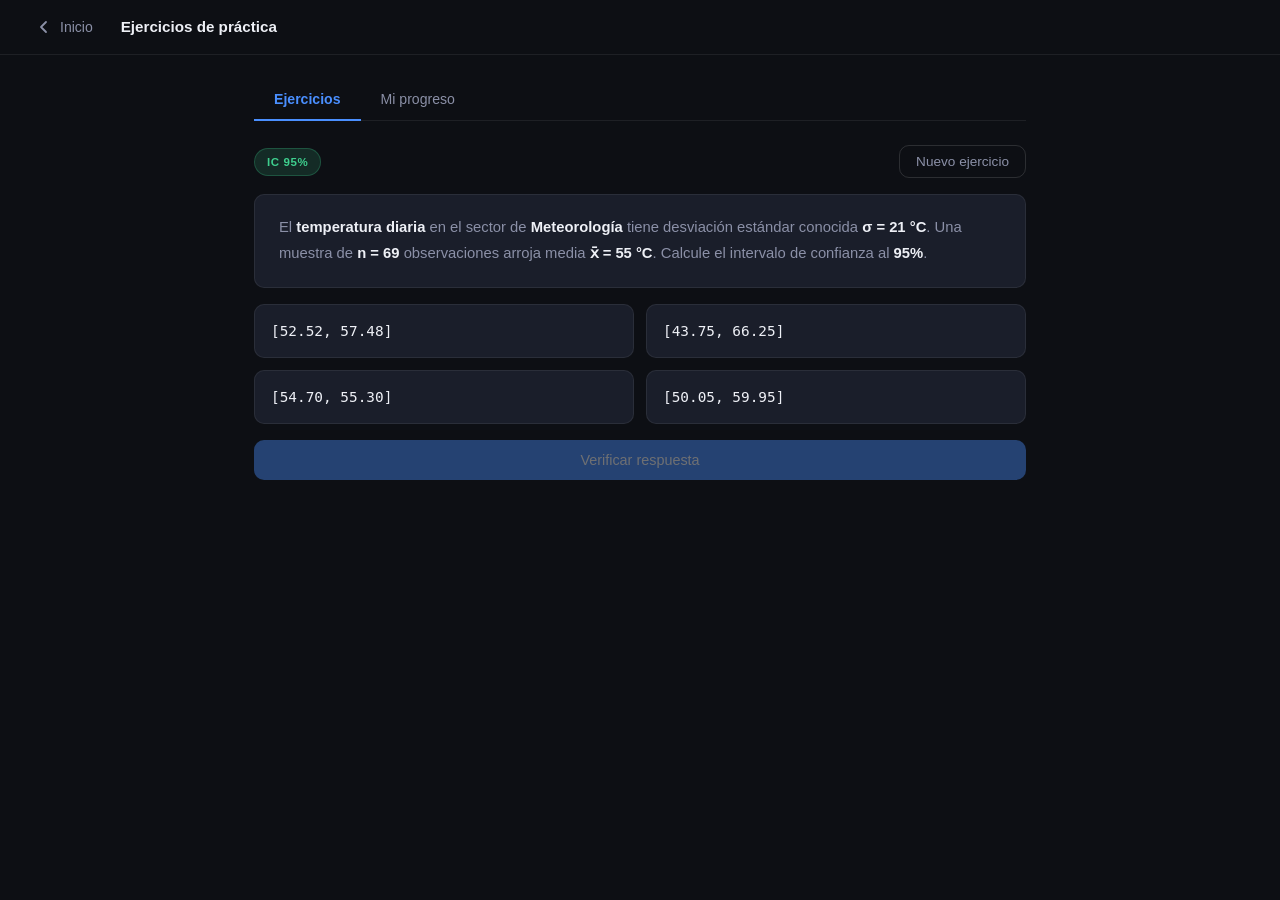
==== html/ejercicios.html @ ff5d76d4 "Componentes iniciales, funcionalidades basicas" ====
<!DOCTYPE html>
<html lang="es">
<head>
  <meta charset="UTF-8" />
  <meta name="viewport" content="width=device-width, initial-scale=1.0" />
  <title>Ejercicios — Estadística Inferencial</title>
  <link rel="stylesheet" href="../css/global.css" />
  <link rel="stylesheet" href="../css/componentes.css" />
  <link rel="stylesheet" href="../css/ejercicios.css" />
</head>
<body>

  <!-- ── Navbar ──────────────────────────────────────────────── -->
  <nav class="navbar">
    <a href="../index.html" class="navbar__back">
      <svg width="16" height="16" viewBox="0 0 16 16" fill="none" aria-hidden="true">
        <path d="M10 3L5 8l5 5" stroke="currentColor" stroke-width="1.8"
              stroke-linecap="round" stroke-linejoin="round"/>
      </svg>
      Inicio
    </a>
    <span class="navbar__title">Ejercicios de práctica</span>
  </nav>

  <!-- ── Contenido principal ─────────────────────────────────── -->
  <main class="ejercicios-wrap">

    <!-- ── Pestañas ────────────────────────────────────────────── -->
    <div class="tabs">
      <button class="tab activo" data-tab="ejercicios">Ejercicios</button>
      <button class="tab" data-tab="progreso">Mi progreso</button>
    </div>

    <!-- ══ PESTAÑA 1: Ejercicios ══════════════════════════════════ -->
    <div class="tab-panel activo" id="panel-ejercicios">

      <!-- Cabecera: badge del tipo + botón nuevo ejercicio -->
      <div class="ejercicio-header">
        <span class="badge badge--z" id="badge-tipo">Prueba Z</span>
        <button class="btn btn--ghost" id="btn-nuevo" style="font-size:0.85rem; padding:8px 16px;">
          Nuevo ejercicio
        </button>
      </div>

      <!-- Enunciado del problema -->
      <div class="enunciado" id="enunciado">
        Cargando ejercicio...
      </div>

      <!-- 4 opciones de respuesta en grilla 2x2 -->
      <div class="opciones" id="opciones" style="margin-top: 16px;">
        <button class="opcion" id="op-0"></button>
        <button class="opcion" id="op-1"></button>
        <button class="opcion" id="op-2"></button>
        <button class="opcion" id="op-3"></button>
      </div>

      <!-- Botones: verificar y nuevo -->
      <div class="ejercicio-acciones">
        <button class="btn btn--primary" id="btn-verificar" disabled>
          Verificar respuesta
        </button>
      </div>

      <!-- Feedback: correcto o incorrecto -->
      <div class="feedback" id="feedback"></div>

      <!-- Curva del ejercicio (aparece después de verificar) -->
      <div class="canvas-wrapper" id="curva-wrap" style="margin-top:20px; display:none;">
        <canvas id="curva-ejercicio"></canvas>
      </div>

      <!-- Pasos del procedimiento (aparecen después de verificar) -->
      <div class="pasos-wrap" id="pasos-wrap" style="display:none;">
        <p class="bloque__titulo" style="margin-bottom:12px;">Procedimiento paso a paso</p>
        <div class="pasos visible" id="pasos"></div>
      </div>

    </div>

    <!-- ══ PESTAÑA 2: Mi progreso ═════════════════════════════════ -->
    <div class="tab-panel" id="panel-progreso">

      <!-- Métricas globales: respondidos, correctos, precisión -->
      <div class="metricas progreso-metricas">
        <div class="metrica">
          <div class="metrica__label">Respondidos</div>
          <div class="metrica__valor" id="prog-total">0</div>
        </div>
        <div class="metrica">
          <div class="metrica__label">Correctos</div>
          <div class="metrica__valor" id="prog-correctos">0</div>
        </div>
        <div class="metrica">
          <div class="metrica__label">Precisión global</div>
          <div class="metrica__valor" id="prog-precision">—</div>
        </div>
        <div class="metrica">
          <div class="metrica__label">Último tema</div>
          <div class="metrica__valor" id="prog-tema">—</div>
        </div>
      </div>

      <!-- Barra de precisión visual -->
      <div style="margin-bottom: 24px;">
        <div style="display:flex; justify-content:space-between; margin-bottom:6px;">
          <span class="text-sm text-muted">Precisión global</span>
          <span class="text-sm font-mono" id="prog-precision-pct">0%</span>
        </div>
        <div class="barra-progreso">
          <div class="barra-progreso__fill" id="barra-fill" style="width:0%"></div>
        </div>
      </div>

      <!-- ── Análisis 1: Descriptivo ─────────────────────────── -->
      <div class="analisis-card">
        <p class="analisis-card__titulo">Análisis 1 — Descriptivo</p>
        <p class="analisis-card__pregunta">¿Cómo es tu rendimiento por tema?</p>
        <div id="analisis-1">
          <p class="analisis-aviso">Responde al menos 1 ejercicio para ver este análisis.</p>
        </div>
      </div>

      <!-- ── Análisis 2: Prueba de hipótesis del aprendizaje ─── -->
      <div class="analisis-card">
        <p class="analisis-card__titulo">Análisis 2 — Prueba de hipótesis</p>
        <p class="analisis-card__pregunta">¿Respondes mejor que el azar?</p>
        <p class="text-sm text-muted" style="margin-bottom:16px;">
          H₀: p = 0.50 (azar) · H₁: p > 0.50 (aprendizaje real) · α = 0.05
        </p>
        <div id="analisis-2">
          <p class="analisis-aviso">Responde al menos 10 ejercicios para que el análisis sea válido.</p>
        </div>
      </div>

      <!-- ── Análisis 3: Intervalo de confianza ─────────────── -->
      <div class="analisis-card">
        <p class="analisis-card__titulo">Análisis 3 — Intervalo de confianza</p>
        <p class="analisis-card__pregunta">¿Entre qué valores está tu verdadera precisión?</p>
        <div id="analisis-3">
          <p class="analisis-aviso">Responde al menos 10 ejercicios para ver este análisis.</p>
        </div>
      </div>

      <!-- ── Análisis 4: Comparación por tipo ───────────────── -->
      <div class="analisis-card">
        <p class="analisis-card__titulo">Análisis 4 — Comparación por tipo</p>
        <p class="analisis-card__pregunta">¿Hay diferencia entre tu rendimiento en Prueba Z vs Intervalos de confianza?</p>
        <div id="analisis-4">
          <p class="analisis-aviso">Responde al menos 8 ejercicios de cada tipo para activar este análisis.</p>
        </div>
      </div>

      <!-- ── Historial de ejercicios ─────────────────────────── -->
      <div class="analisis-card">
        <div style="display:flex; justify-content:space-between; align-items:center; margin-bottom:16px;">
          <p class="analisis-card__titulo" style="margin-bottom:0;">Historial reciente</p>
          <button id="btn-limpiar" class="btn btn--ghost" style="font-size:0.8rem; padding:6px 12px;">
            Limpiar
          </button>
        </div>
        <div class="historial" id="historial-lista">
          <p class="analisis-aviso">Sin ejercicios respondidos aún.</p>
        </div>
      </div>

    </div>
    <!-- fin panel-progreso -->

  </main>

  <!-- Scripts en orden: estadistica → curva → ejercicios -->
  <script src="../js/estadistica.js"></script>
  <script src="../js/curva.js"></script>
  <script src="../js/ejercicios.js"></script>

</body>
</html>
---- css/global.css ----
:root {
  --bg-base:        #0d0f14;
  --bg-surface:     #13161e;
  --bg-elevated:    #1a1e2a;
  --bg-overlay:     #222636;

  --border-subtle:  rgba(255,255,255,0.07);
  --border-mid:     rgba(255,255,255,0.13);

  --text-primary:   #eef0f6;
  --text-secondary: #8b90a7;
  --text-muted:     #555a72;
  --text-inverse:   #0d0f14;

  --azul:           #4a8fff;
  --azul-dim:       rgba(74,143,255,0.15);
  --azul-hover:     #6aa3ff;

  --verde:          #3ecf8e;
  --verde-dim:      rgba(62,207,142,0.15);
  --verde-hover:    #5dd9a3;

  --acepta:         #3ecf8e;
  --acepta-bg:      rgba(62,207,142,0.12);
  --rechaza:        #f26565;
  --rechaza-bg:     rgba(242,101,101,0.12);
  --neutro-bg:      rgba(139,144,167,0.1);

  --font-display:   'DM Serif Display', Georgia, serif;
  --font-body:      'DM Sans', sans-serif;
  --font-mono:      'DM Mono', monospace;

  --sp-1:  4px;
  --sp-2:  8px;
  --sp-3:  12px;
  --sp-4:  16px;
  --sp-5:  20px;
  --sp-6:  24px;
  --sp-8:  32px;
  --sp-10: 40px;
  --sp-12: 48px;
  --sp-16: 64px;

  --r-sm:  6px;
  --r-md:  10px;
  --r-lg:  16px;
  --r-xl:  24px;

  --shadow-lg:  0 8px 32px rgba(0,0,0,0.55);

  --t: 0.18s ease;
}

*, *::before, *::after {
  box-sizing: border-box;
  margin: 0;
  padding: 0;
}

html {
  -webkit-font-smoothing: antialiased;
  scroll-behavior: smooth;
}

body {
  background-color: var(--bg-base);
  color: var(--text-primary);
  font-family: var(--font-body);
  font-size: 1rem;
  line-height: 1.6;
  min-height: 100vh;
}

img, svg { display: block; max-width: 100%; }
a { color: inherit; text-decoration: none; }
button { cursor: pointer; border: none; background: none; font-family: inherit; }
ul, ol { list-style: none; }

h1, h2, h3, h4 {
  font-family: var(--font-display);
  line-height: 1.2;
}

h1 { font-size: clamp(2rem, 5vw, 3.2rem); }
h2 { font-size: clamp(1.4rem, 3vw, 2rem); }
h3 { font-size: 1.2rem; }

p { color: var(--text-secondary); }

/* Navbar */
.navbar {
  position: sticky;
  top: 0;
  z-index: 100;
  background: var(--bg-base);
  border-bottom: 1px solid var(--border-subtle);
  padding: var(--sp-3) var(--sp-6);
  display: flex;
  align-items: center;
  gap: var(--sp-4);
  backdrop-filter: blur(12px);
}

.navbar__back {
  display: flex;
  align-items: center;
  gap: var(--sp-2);
  color: var(--text-secondary);
  font-size: 0.875rem;
  font-weight: 500;
  padding: var(--sp-1) var(--sp-3);
  border-radius: var(--r-sm);
  transition: color var(--t), background var(--t);
}

.navbar__back:hover {
  color: var(--text-primary);
  background: var(--bg-elevated);
}

.navbar__back svg {
  width: 16px;
  height: 16px;
  display: inline-block;
}

.navbar__title {
  font-size: 0.95rem;
  font-weight: 600;
  color: var(--text-primary);
}

/* Layout */
.container {
  width: 100%;
  max-width: 1100px;
  margin: 0 auto;
  padding: 0 var(--sp-6);
}

.container--narrow {
  max-width: 760px;
}

/* Botones */
.btn {
  display: inline-flex;
  align-items: center;
  justify-content: center;
  gap: var(--sp-2);
  padding: var(--sp-3) var(--sp-5);
  border-radius: var(--r-md);
  font-family: var(--font-body);
  font-size: 0.9rem;
  font-weight: 500;
  transition: all var(--t);
  white-space: nowrap;
}

.btn--primary {
  background: var(--azul);
  color: #fff;
}
.btn--primary:hover {
  background: var(--azul-hover);
  box-shadow: 0 0 20px rgba(74,143,255,0.35);
}

.btn--success {
  background: var(--verde);
  color: var(--text-inverse);
}
.btn--success:hover {
  background: var(--verde-hover);
  box-shadow: 0 0 20px rgba(62,207,142,0.35);
}

.btn--ghost {
  background: transparent;
  color: var(--text-secondary);
  border: 1px solid var(--border-mid);
}
.btn--ghost:hover {
  color: var(--text-primary);
  background: var(--bg-elevated);
}

.btn:disabled {
  opacity: 0.4;
  cursor: not-allowed;
  pointer-events: none;
}

/* Range */
input[type="range"] {
  -webkit-appearance: none;
  appearance: none;
  width: 100%;
  height: 4px;
  background: var(--bg-overlay);
  border-radius: 99px;
  outline: none;
  cursor: pointer;
}

input[type="range"]::-webkit-slider-thumb {
  -webkit-appearance: none;
  appearance: none;
  width: 18px;
  height: 18px;
  background: var(--azul);
  border-radius: 50%;
  box-shadow: 0 0 0 3px var(--azul-dim);
  transition: box-shadow var(--t);
}

input[type="range"]::-webkit-slider-thumb:hover {
  box-shadow: 0 0 0 5px var(--azul-dim);
}

input[type="range"]::-moz-range-thumb {
  width: 18px;
  height: 18px;
  background: var(--azul);
  border-radius: 50%;
  border: none;
  box-shadow: 0 0 0 3px var(--azul-dim);
}

/* Divisor */
.divider {
  height: 1px;
  background: var(--border-subtle);
  margin: var(--sp-6) 0;
}

/* Footer */
.footer {
  text-align: center;
  padding: var(--sp-8) var(--sp-6);
  color: var(--text-muted);
  font-size: 0.8rem;
  letter-spacing: 0.04em;
  border-top: 1px solid var(--border-subtle);
  margin-top: auto;
}

.footer span {
  opacity: 0.5;
  margin: 0 var(--sp-2);
}
---- css/componentes.css ----
/* ── Cards ───────────────────────────────────────────────── */
.card {
    background: var(--bg-surface);
    border: 1px solid var(--border-subtle);
    border-radius: var(--r-xl);
    padding: var(--sp-8);
    display: flex;
    flex-direction: column;
    gap: var(--sp-5);
    position: relative;
    overflow: hidden;
}

.card:hover {
    border-color: var(--border-mid);
}

.card--azul .card__deco {
    position: absolute;
    top: 0;
    left: var(--sp-8);
    right: var(--sp-8);
    height: 1px;
    background: linear-gradient(90deg, transparent, var(--azul), transparent);
    opacity: 0.5;
}

.card--verde .card__deco {
    position: absolute;
    top: 0;
    left: var(--sp-8);
    right: var(--sp-8);
    height: 1px;
    background: linear-gradient(90deg, transparent, var(--verde), transparent);
    opacity: 0.5;
}

.card__icon {
    width: 52px;
    height: 52px;
    border-radius: var(--r-md);
    display: flex;
    align-items: center;
    justify-content: center;
}

.card--azul .card__icon {
    background: var(--azul-dim);
    color: var(--azul);
}

.card--verde .card__icon {
    background: var(--verde-dim);
    color: var(--verde);
}

.card__title {
    font-family: var(--font-display);
    font-size: 1.4rem;
    color: var(--text-primary);
}

.card__desc {
    font-size: 0.925rem;
    color: var(--text-secondary);
    line-height: 1.65;
}

.card__tags {
    display: flex;
    flex-wrap: wrap;
    gap: var(--sp-2);
}

.tag {
    font-size: 0.75rem;
    font-weight: 500;
    padding: 3px 10px;
    border-radius: 99px;
}

.card--azul .tag {
    background: var(--azul-dim);
    color: var(--azul);
    border: 1px solid rgba(74, 143, 255, 0.2);
}

.card--verde .tag {
    background: var(--verde-dim);
    color: var(--verde);
    border: 1px solid rgba(62, 207, 142, 0.2);
}

.card__btn {
    margin-top: auto;
    padding-top: var(--sp-4);
}

.card__btn .btn {
    width: 100%;
}

/* ── Badges ──────────────────────────────────────────────── */
.badge {
    display: inline-flex;
    align-items: center;
    font-size: 0.72rem;
    font-weight: 600;
    padding: 4px 12px;
    border-radius: 99px;
    letter-spacing: 0.05em;
    text-transform: uppercase;
}

.badge--z {
    background: var(--azul-dim);
    color: var(--azul);
    border: 1px solid rgba(74, 143, 255, 0.25);
}

.badge--ic {
    background: var(--verde-dim);
    color: var(--verde);
    border: 1px solid rgba(62, 207, 142, 0.25);
}

/* ── Pills ───────────────────────────────────────────────── */
.pills {
    display: flex;
    gap: var(--sp-2);
    flex-wrap: wrap;
}

.pill {
    padding: var(--sp-2) var(--sp-4);
    border-radius: 99px;
    font-size: 0.85rem;
    font-weight: 500;
    font-family: var(--font-mono);
    border: 1px solid var(--border-mid);
    color: var(--text-secondary);
    background: var(--bg-elevated);
    cursor: pointer;
}

.pill:hover,
.pill.activo {
    border-color: var(--azul);
    color: var(--azul);
    background: var(--azul-dim);
}

/* ── Métricas ────────────────────────────────────────────── */
.metricas {
    display: grid;
    grid-template-columns: repeat(2, 1fr);
    gap: var(--sp-3);
}

.metrica {
    background: var(--bg-elevated);
    border: 1px solid var(--border-subtle);
    border-radius: var(--r-md);
    padding: var(--sp-4);
}

.metrica__label {
    font-size: 0.75rem;
    text-transform: uppercase;
    letter-spacing: 0.08em;
    color: var(--text-muted);
    font-weight: 500;
    margin-bottom: var(--sp-1);
}

.metrica__valor {
    font-family: var(--font-mono);
    font-size: 1.35rem;
    font-weight: 500;
    color: var(--text-primary);
    line-height: 1;
}

/* ── Veredicto ───────────────────────────────────────────── */
.veredicto {
    padding: var(--sp-4) var(--sp-5);
    border-radius: var(--r-md);
    display: flex;
    align-items: center;
    gap: var(--sp-3);
    font-weight: 600;
    font-size: 0.95rem;
}

.veredicto--acepta {
    background: var(--acepta-bg);
    border: 1px solid rgba(62, 207, 142, 0.25);
    color: var(--acepta);
}

.veredicto--rechaza {
    background: var(--rechaza-bg);
    border: 1px solid rgba(242, 101, 101, 0.25);
    color: var(--rechaza);
}

.veredicto--neutro {
    background: var(--neutro-bg);
    border: 1px solid var(--border-subtle);
    color: var(--text-secondary);
}

.veredicto__icono {
    font-size: 1.2rem;
    flex-shrink: 0;
}

/* ── Opciones ────────────────────────────────────────────── */
.opciones {
    display: grid;
    grid-template-columns: 1fr 1fr;
    gap: var(--sp-3);
}

.opcion {
    background: var(--bg-elevated);
    border: 1px solid var(--border-subtle);
    border-radius: var(--r-md);
    padding: var(--sp-4);
    font-family: var(--font-mono);
    font-size: 0.9rem;
    color: var(--text-primary);
    text-align: left;
    cursor: pointer;
    line-height: 1.4;
}

.opcion:hover:not(:disabled) {
    border-color: var(--azul);
    background: var(--azul-dim);
    color: var(--azul);
}

.opcion.seleccionada {
    border-color: var(--azul);
    background: var(--azul-dim);
    color: var(--azul);
}

.opcion.correcta {
    border-color: var(--acepta);
    background: var(--acepta-bg);
    color: var(--acepta);
}

.opcion.incorrecta {
    border-color: var(--rechaza);
    background: var(--rechaza-bg);
    color: var(--rechaza);
}

.opcion:disabled {
    cursor: not-allowed;
}

/* ── Feedback ────────────────────────────────────────────── */
.feedback {
    padding: var(--sp-4) var(--sp-5);
    border-radius: var(--r-md);
    font-size: 0.9rem;
    line-height: 1.6;
    display: none;
}

.feedback.visible {
    display: block;
}

.feedback--correcto {
    background: var(--acepta-bg);
    border: 1px solid rgba(62, 207, 142, 0.25);
    color: var(--acepta);
}

.feedback--incorrecto {
    background: var(--rechaza-bg);
    border: 1px solid rgba(242, 101, 101, 0.25);
    color: var(--rechaza);
}

/* ── Pasos ───────────────────────────────────────────────── */
.pasos {
    display: none;
    flex-direction: column;
    gap: var(--sp-3);
}

.pasos.visible {
    display: flex;
}

.paso {
    display: flex;
    gap: var(--sp-4);
    align-items: flex-start;
}

.paso__num {
    width: 24px;
    height: 24px;
    background: var(--azul-dim);
    border: 1px solid rgba(74, 143, 255, 0.3);
    color: var(--azul);
    border-radius: 50%;
    display: flex;
    align-items: center;
    justify-content: center;
    font-size: 0.7rem;
    font-weight: 700;
    flex-shrink: 0;
    font-family: var(--font-mono);
}

.paso__label {
    font-size: 0.78rem;
    text-transform: uppercase;
    letter-spacing: 0.07em;
    color: var(--text-muted);
    font-weight: 600;
    margin-bottom: 2px;
}

.paso__formula {
    font-family: var(--font-mono);
    font-size: 0.88rem;
    color: var(--text-secondary);
}

.paso__valor {
    font-family: var(--font-mono);
    font-size: 0.95rem;
    color: var(--text-primary);
    font-weight: 500;
}

/* ── Historial ───────────────────────────────────────────── */
.historial {
    display: flex;
    flex-direction: column;
    gap: var(--sp-2);
}

.historial__item {
    background: var(--bg-elevated);
    border: 1px solid var(--border-subtle);
    border-radius: var(--r-md);
    padding: var(--sp-3) var(--sp-4);
    display: flex;
    align-items: center;
    justify-content: space-between;
    gap: var(--sp-3);
}

.historial__fecha {
    color: var(--text-muted);
    font-family: var(--font-mono);
    font-size: 0.72rem;
    white-space: nowrap;
}

.historial__params {
    color: var(--text-secondary);
    font-family: var(--font-mono);
    font-size: 0.78rem;
    flex: 1;
}

.historial__decision {
    font-weight: 600;
    font-size: 0.75rem;
    white-space: nowrap;
}

.historial__decision.acepta {
    color: var(--acepta);
}

.historial__decision.rechaza {
    color: var(--rechaza);
}

/* ── Tabs ────────────────────────────────────────────────── */
.tabs {
    display: flex;
    border-bottom: 1px solid var(--border-subtle);
    margin-bottom: var(--sp-6);
}

.tab {
    padding: var(--sp-3) var(--sp-5);
    font-size: 0.88rem;
    font-weight: 500;
    color: var(--text-secondary);
    border-bottom: 2px solid transparent;
    margin-bottom: -1px;
    cursor: pointer;
}

.tab:hover {
    color: var(--text-primary);
}

.tab.activo {
    color: var(--azul);
    border-bottom-color: var(--azul);
    font-weight: 600;
}

.tab-panel {
    display: none;
}

.tab-panel.activo {
    display: block;
}

/* ── Slider ──────────────────────────────────────────────── */
.slider-group {
    display: flex;
    flex-direction: column;
    gap: var(--sp-2);
}

.slider-header {
    display: flex;
    justify-content: space-between;
    align-items: baseline;
}

.slider-label {
    font-size: 0.82rem;
    font-weight: 500;
    color: var(--text-secondary);
}

.slider-valor {
    font-family: var(--font-mono);
    font-size: 0.9rem;
    color: var(--text-primary);
    font-weight: 500;
}

/* ── Sección título ──────────────────────────────────────── */
.seccion-titulo {
    font-size: 0.72rem;
    text-transform: uppercase;
    letter-spacing: 0.1em;
    color: var(--text-muted);
    font-weight: 600;
    margin-bottom: var(--sp-3);
}

/* ── Canvas ──────────────────────────────────────────────── */
.canvas-wrapper {
    background: var(--bg-elevated);
    border: 1px solid var(--border-subtle);
    border-radius: var(--r-md);
    overflow: hidden;
}

canvas {
    display: block;
    width: 100%;
    height: 200px;
}

/* ── Aviso ───────────────────────────────────────────────── */
.aviso {
    padding: var(--sp-4);
    background: var(--neutro-bg);
    border: 1px solid var(--border-subtle);
    border-radius: var(--r-md);
    color: var(--text-secondary);
    font-size: 0.875rem;
    text-align: center;
}

/* ── Barra de progreso ───────────────────────────────────── */
.barra-progreso {
    width: 100%;
    height: 6px;
    background: var(--bg-overlay);
    border-radius: 99px;
    overflow: hidden;
}

.barra-progreso__fill {
    height: 100%;
    border-radius: 99px;
    background: var(--verde);
    transition: width 0.5s ease;
}

/* ── Recta IC ────────────────────────────────────────────── */
.recta-ic {
    position: relative;
    height: 40px;
    margin: var(--sp-4) 0;
}

.recta-ic__linea {
    position: absolute;
    top: 50%;
    left: 5%;
    right: 5%;
    height: 2px;
    background: var(--border-mid);
    transform: translateY(-50%);
}

.recta-ic__intervalo {
    position: absolute;
    top: 50%;
    height: 6px;
    background: var(--verde);
    border-radius: 3px;
    transform: translateY(-50%);
    transition: all 0.4s ease;
}

.recta-ic__punto {
    position: absolute;
    top: 50%;
    width: 10px;
    height: 10px;
    background: var(--verde);
    border-radius: 50%;
    transform: translate(-50%, -50%);
    transition: all 0.4s ease;
}

/* ── Enunciado ───────────────────────────────────────────── */
.enunciado {
    background: var(--bg-elevated);
    border: 1px solid var(--border-subtle);
    border-radius: var(--r-md);
    padding: var(--sp-5) var(--sp-6);
    font-size: 0.925rem;
    color: var(--text-secondary);
    line-height: 1.75;
}

.enunciado strong {
    color: var(--text-primary);
    font-weight: 600;
}

/* ── Responsive ──────────────────────────────────────────── */
@media (max-width: 640px) {
    .opciones {
        grid-template-columns: 1fr;
    }

    .pill {
        padding: var(--sp-2) var(--sp-3);
        font-size: 0.78rem;
    }
}
---- css/ejercicios.css ----
/* ============================================================
   ejercicios.css — Estilos exclusivos de ejercicios.html
   Todo lo demás ya está en global.css y componentes.css
   ============================================================ */

/* ── Layout principal ─────────────────────────────────────── */
.ejercicios-wrap {
  max-width: 820px;
  margin: 0 auto;
  padding: 24px;
}

/* ── Cabecera del ejercicio: badge + botón nuevo ──────────── */
.ejercicio-header {
  display: flex;
  align-items: center;
  justify-content: space-between;
  margin-bottom: 16px;
}

/* ── Separador entre opciones y feedback ──────────────────── */
.ejercicio-acciones {
  display: flex;
  gap: 12px;
  margin-top: 16px;
}

.ejercicio-acciones .btn {
  flex: 1;
}

/* ── Sección de pasos: título + contenido ─────────────────── */
.pasos-wrap {
  margin-top: 20px;
}

.pasos-wrap .bloque__titulo {
  margin-bottom: 12px;
}

/* ── Curva del ejercicio: un poco más pequeña ─────────────── */
#curva-ejercicio {
  height: 160px;
}

/* ── Pestaña progreso: métricas arriba, análisis abajo ───── */
.progreso-metricas {
  margin-bottom: 24px;
}

/* Tarjeta de cada análisis estadístico ──────────────────── */
.analisis-card {
  background: var(--bg-surface);
  border: 1px solid var(--border-subtle);
  border-radius: var(--r-xl);
  padding: 20px 24px;
  margin-bottom: 16px;
}

.analisis-card__titulo {
  font-size: 0.72rem;
  text-transform: uppercase;
  letter-spacing: 0.1em;
  color: var(--text-muted);
  font-weight: 600;
  margin-bottom: 4px;
}

.analisis-card__pregunta {
  font-size: 1rem;
  font-weight: 600;
  color: var(--text-primary);
  margin-bottom: 16px;
  font-family: var(--font-display);
}

/* ── Aviso de datos insuficientes centrado ────────────────── */
.analisis-aviso {
  color: var(--text-muted);
  font-size: 0.85rem;
  text-align: center;
  padding: 12px 0;
}

/* ── Responsive ───────────────────────────────────────────── */
@media (max-width: 640px) {
  .ejercicios-wrap {
    padding: 16px;
  }

  .ejercicio-acciones {
    flex-direction: column;
  }
}
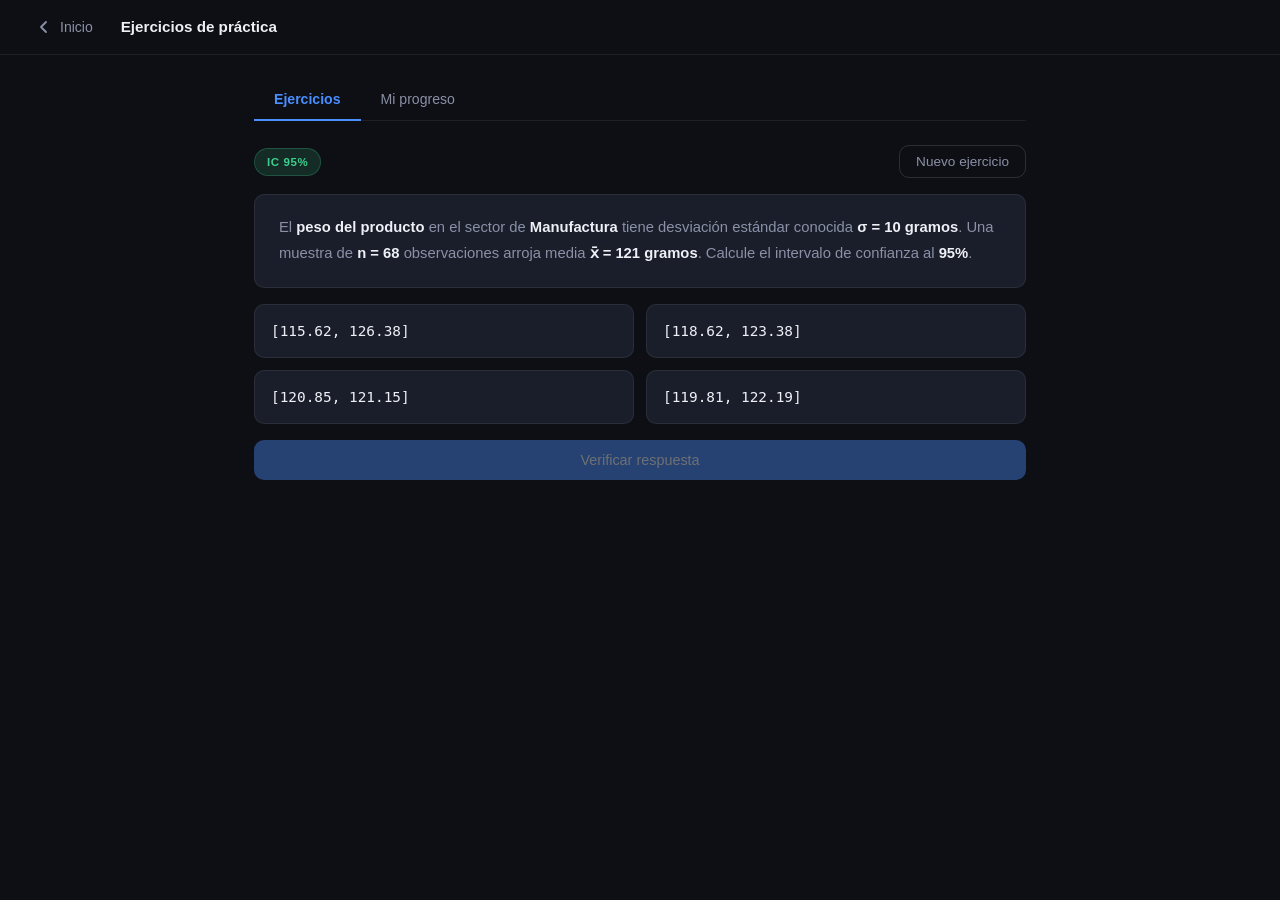
==== commit 868df246: "Se actualiza el registro, se agrega un login y un registro, asi como se activa una base de datos onl" ====
--- a/html/ejercicios.html
+++ b/html/ejercicios.html
@@ -12,7 +12,7 @@
 
   <!-- ── Navbar ──────────────────────────────────────────────── -->
   <nav class="navbar">
-    <a href="../index.html" class="navbar__back">
+    <a href="inicio.html" class="navbar__back">
       <svg width="16" height="16" viewBox="0 0 16 16" fill="none" aria-hidden="true">
         <path d="M10 3L5 8l5 5" stroke="currentColor" stroke-width="1.8"
               stroke-linecap="round" stroke-linejoin="round"/>
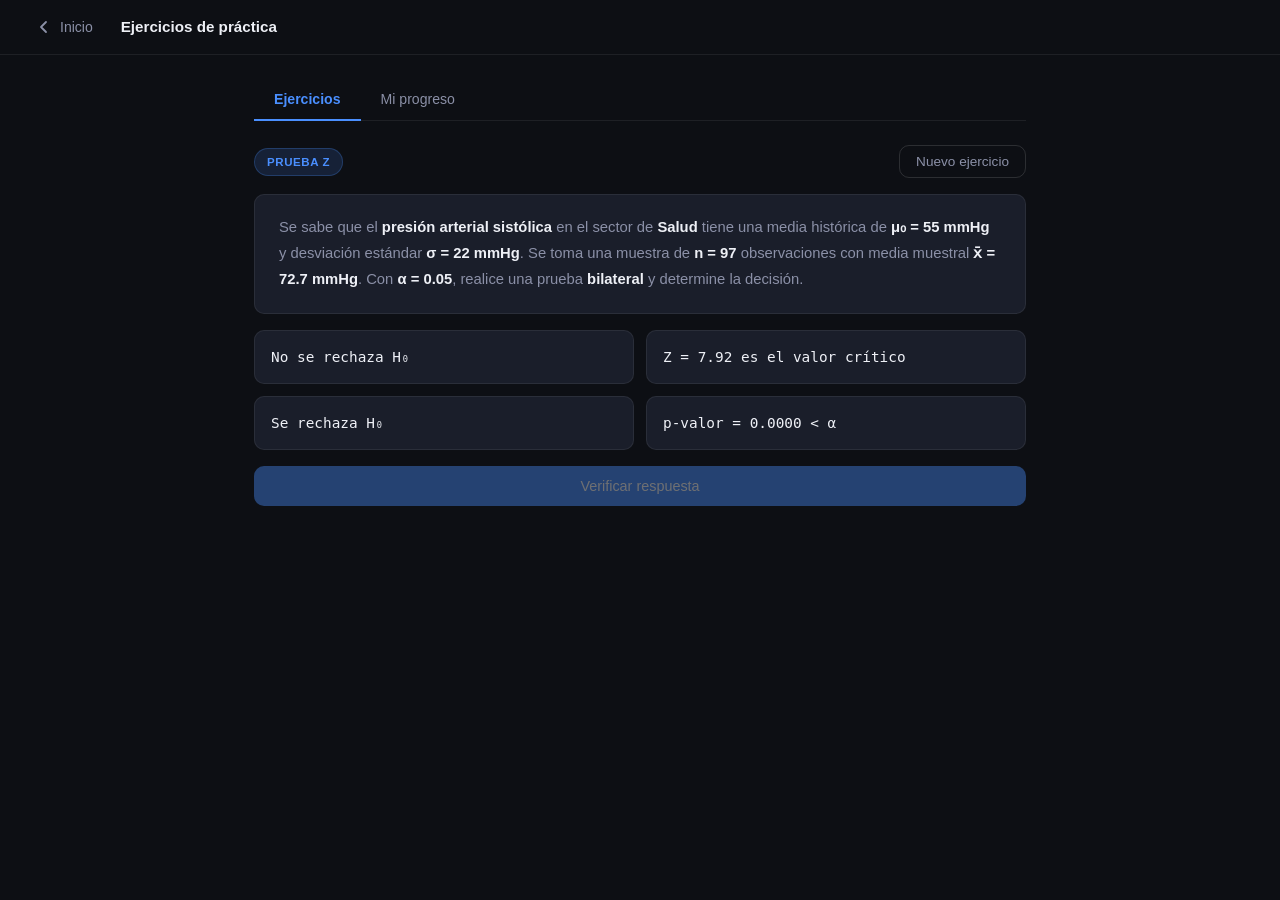
==== commit 4a48071e: "Se agrega el campo grupo para pruevas" ====
--- a/html/ejercicios.html
+++ b/html/ejercicios.html
@@ -9,7 +9,7 @@
   <link rel="stylesheet" href="../css/ejercicios.css" />
 </head>
 <body>
-
+  <script>protegerPagina();</script>
   <!-- ── Navbar ──────────────────────────────────────────────── -->
   <nav class="navbar">
     <a href="inicio.html" class="navbar__back">
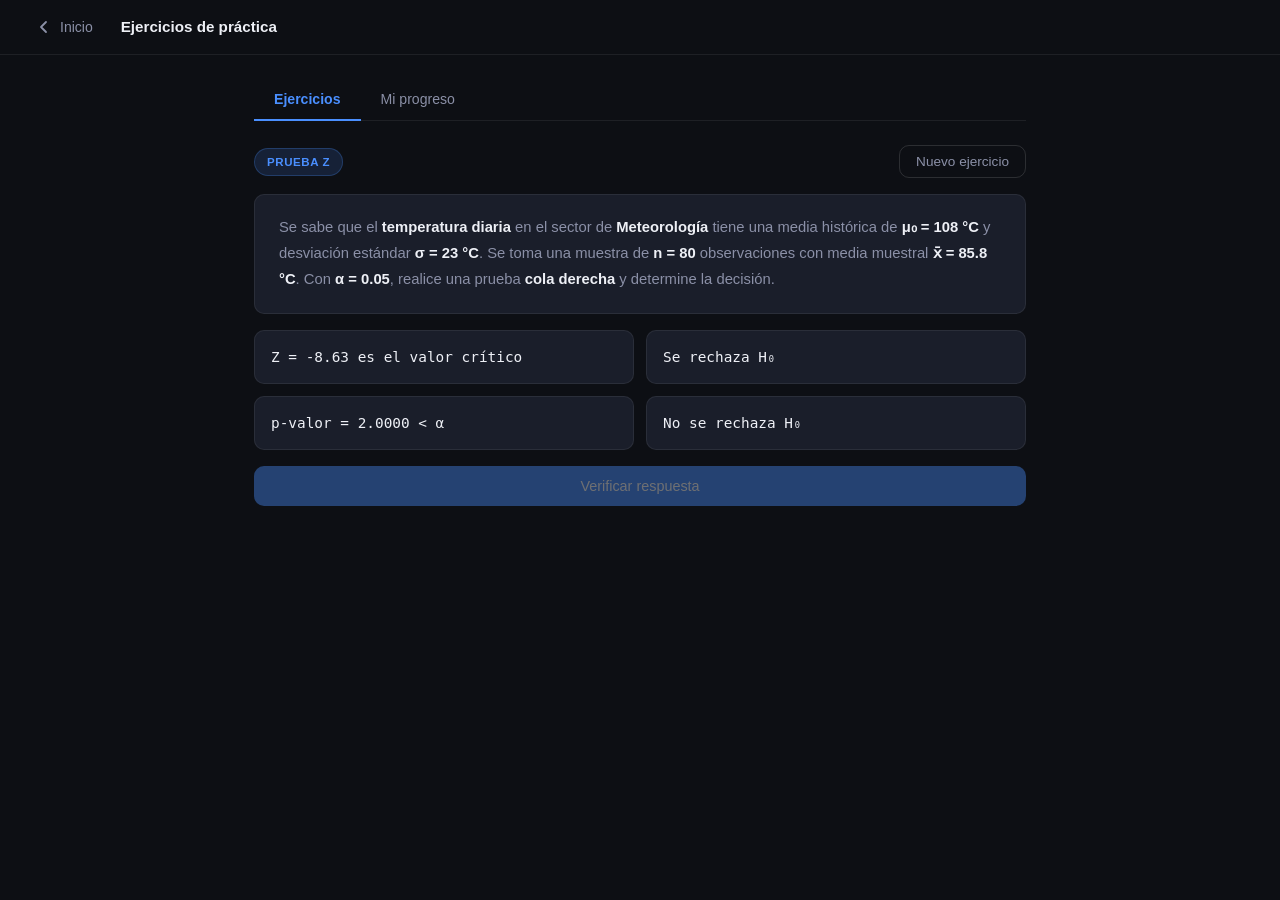
==== commit 647c462f: "Se agrega la conexion con la base de datos para los ejercicios" ====
--- a/html/ejercicios.html
+++ b/html/ejercicios.html
@@ -173,6 +173,8 @@
   <script src="../js/estadistica.js"></script>
   <script src="../js/curva.js"></script>
   <script src="../js/ejercicios.js"></script>
+  <script src="js/db.js"></script>     
+
 
 </body>
 </html>
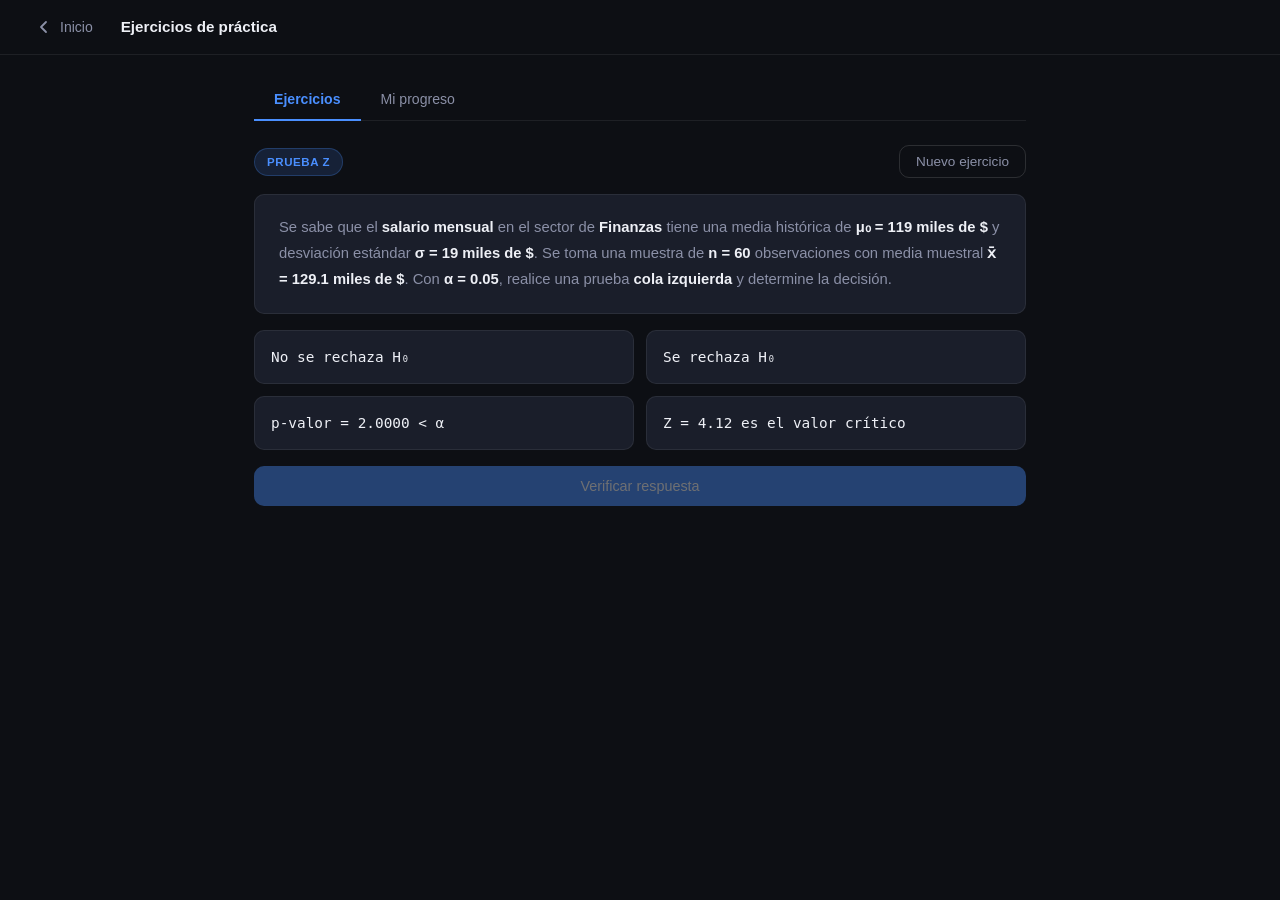
==== commit 47f3230c: "Correccion de rutas" ====
--- a/html/ejercicios.html
+++ b/html/ejercicios.html
@@ -170,10 +170,11 @@
   </main>
 
   <!-- Scripts en orden: estadistica → curva → ejercicios -->
-  <script src="../js/estadistica.js"></script>
-  <script src="../js/curva.js"></script>
-  <script src="../js/ejercicios.js"></script>
-  <script src="js/db.js"></script>     
+<script src="../js/estadistica.js"></script>
+<script src="../js/curva.js"></script>
+<script src="../js/auth.js"></script>
+<script src="../js/db.js"></script>
+<script src="../js/ejercicios.js"></script>
 
 
 </body>
